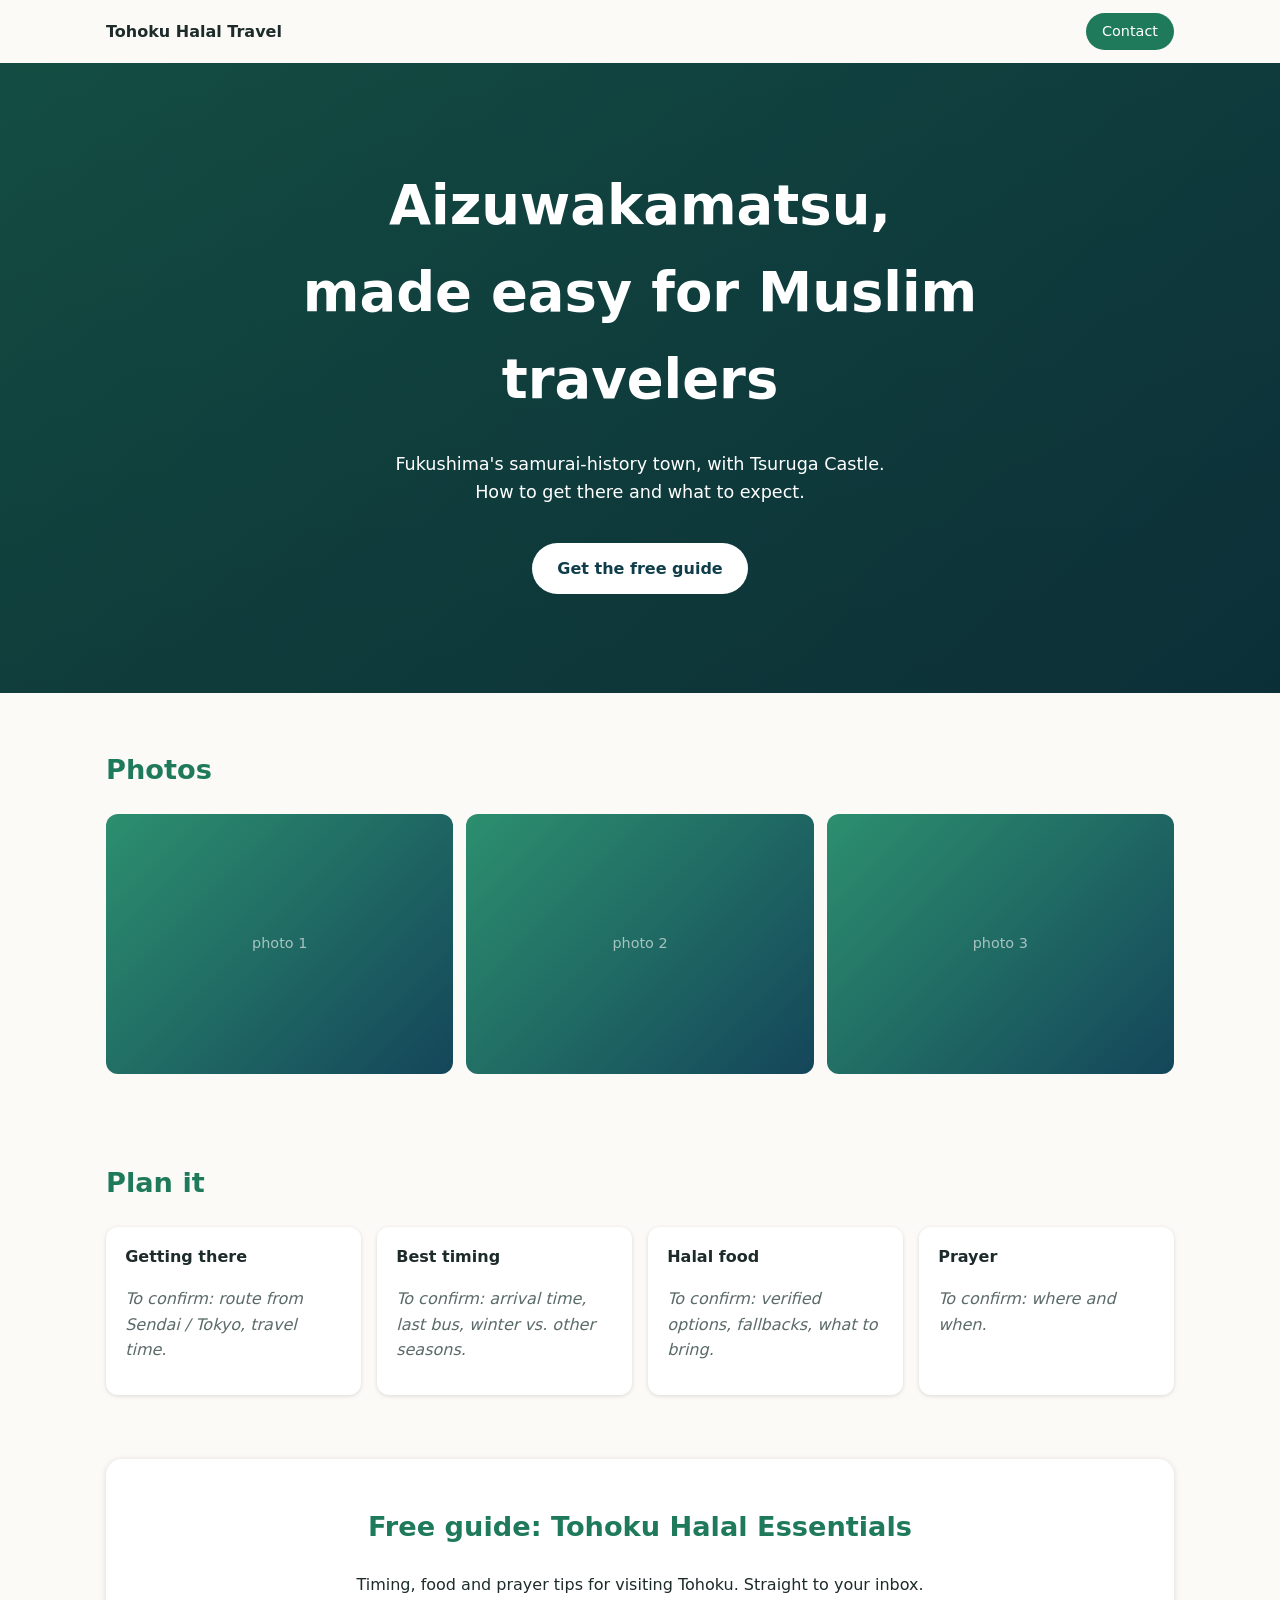
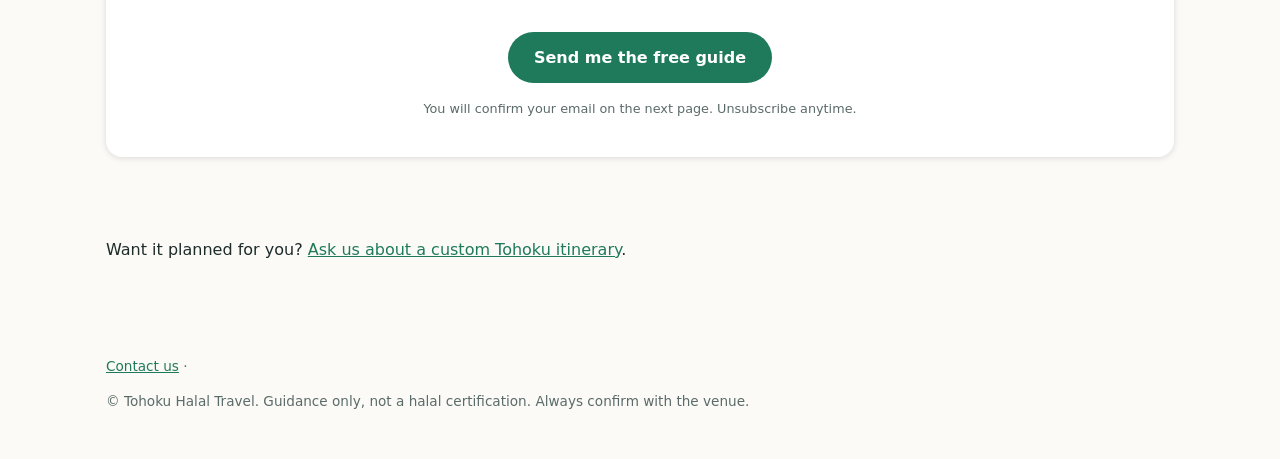
==== public/aizu.html @ b1bab2d7 "Add destination pages for Zao, Hiraizumi, Matsushima, Hirosaki, Aizu Co-Authored-By: Claude Sonnet 5" ====
<!doctype html><html lang="en"><head><meta charset="utf-8"><meta name="viewport" content="width=device-width, initial-scale=1"><link rel="stylesheet" href="assets/style.css"><title>Aizuwakamatsu for Muslim Travelers</title>
<meta name="description" content="Visiting Aizuwakamatsu as a Muslim traveler: how to get there, best timing, and what to expect for halal food and prayer."></head><body>
<nav><a class="brand" href="/">Tohoku Halal Travel</a><a class="cta" data-contact href="#">Contact</a></nav>
<header class="hero"><h1>Aizuwakamatsu, made easy for Muslim travelers</h1><p>Fukushima's samurai-history town, with Tsuruga Castle. How to get there and what to expect.</p><a class="btn" href="#guide">Get the free guide</a></header>
<section><h2>Photos</h2><div class="gallery"><div class="slot">photo 1</div><div class="slot">photo 2</div><div class="slot">photo 3</div></div></section>
<section><h2>Plan it</h2><div class="facts">
<div class="fact"><h3>Getting there</h3><p class="tbc">To confirm: route from Sendai / Tokyo, travel time.</p></div>
<div class="fact"><h3>Best timing</h3><p class="tbc">To confirm: arrival time, last bus, winter vs. other seasons.</p></div>
<div class="fact"><h3>Halal food</h3><p class="tbc">To confirm: verified options, fallbacks, what to bring.</p></div>
<div class="fact"><h3>Prayer</h3><p class="tbc">To confirm: where and when.</p></div>
</div></section>
<section id="guide"><div class="signup-box"><h2>Free guide: Tohoku Halal Essentials</h2><p>Timing, food and prayer tips for visiting Tohoku. Straight to your inbox.</p><p><a class="btn green" data-signup href="#">Send me the free guide</a></p><p class="consent">You will confirm your email on the next page. Unsubscribe anytime.</p></div></section>
<section><p>Want it planned for you? <a data-contact href="#">Ask us about a custom Tohoku itinerary</a>.</p></section>
<footer><p><a data-contact href="#">Contact us</a> &middot; <a data-whatsapp href="#">WhatsApp</a></p><p>&copy; Tohoku Halal Travel. Guidance only, not a halal certification. Always confirm with the venue.</p></footer><script src="assets/site-config.js"></script><script src="assets/site.js"></script></body></html>
---- public/assets/style.css ----
:root{--bg:#fbfaf6;--fg:#1d2b2a;--accent:#1f7a5c;--card:#fff;--muted:#5b6b69}
@media (prefers-color-scheme:dark){:root{--bg:#121a19;--fg:#e8efed;--accent:#4fc19a;--card:#1b2625;--muted:#9bb0ac}}
*{box-sizing:border-box}
body{margin:0;font-family:system-ui,sans-serif;background:var(--bg);color:var(--fg);line-height:1.6}
a{color:var(--accent)}
nav{display:flex;justify-content:space-between;align-items:center;padding:.8rem 1rem;max-width:1100px;margin:0 auto}
nav .brand{font-weight:700;text-decoration:none;color:var(--fg)}
nav a.cta{background:var(--accent);color:#fff;padding:.45rem 1rem;border-radius:999px;text-decoration:none;font-size:.9rem}
.hero{min-height:70vh;display:flex;flex-direction:column;justify-content:center;align-items:center;text-align:center;padding:3rem 1rem;color:#fff;background:linear-gradient(rgba(10,40,45,.55),rgba(10,40,45,.65)),linear-gradient(135deg,#1f7a5c,#0f3d4a);background-size:cover;background-position:center}
.hero.has-img{background-image:linear-gradient(rgba(10,40,45,.5),rgba(10,40,45,.65)),var(--hero-img)}
.hero h1{margin:0 0 .6rem;font-size:clamp(2rem,6vw,3.4rem);max-width:18ch}
.hero p{max-width:46ch;font-size:1.1rem}
.btn{display:inline-block;margin-top:1.2rem;padding:.8rem 1.6rem;background:#fff;color:#0f3d4a;border-radius:999px;text-decoration:none;font-weight:700;border:0;font-size:1rem;cursor:pointer}
.btn.green{background:var(--accent);color:#fff}
section,footer{max-width:1100px;margin:0 auto;padding:2rem 1rem}
h2{color:var(--accent);font-size:1.7rem}
.places{display:grid;grid-template-columns:repeat(auto-fit,minmax(280px,1fr));gap:1.2rem}
.place{position:relative;aspect-ratio:4/3;border-radius:16px;overflow:hidden;color:#fff;text-decoration:none;display:flex;align-items:flex-end;background:linear-gradient(135deg,#2c8f6e,#14465a)}
.place img{position:absolute;inset:0;width:100%;height:100%;object-fit:cover}
.place span{position:relative;padding:1rem;width:100%;background:linear-gradient(transparent,#000a);font-size:1.15rem;font-weight:600}
.place small{display:block;font-weight:400;opacity:.9}
.gallery{display:grid;grid-template-columns:repeat(auto-fit,minmax(240px,1fr));gap:.8rem}
.gallery .slot,.gallery img{aspect-ratio:4/3;width:100%;object-fit:cover;border-radius:12px;background:linear-gradient(135deg,#2c8f6e,#14465a);cursor:zoom-in}
.gallery .slot{display:flex;align-items:center;justify-content:center;color:#fff9;font-size:.9rem;cursor:default}
.facts{display:grid;grid-template-columns:repeat(auto-fit,minmax(220px,1fr));gap:1rem}
.fact{background:var(--card);padding:1rem 1.2rem;border-radius:12px;box-shadow:0 1px 4px #0002}
.fact h3{margin:.1rem 0 .4rem;font-size:1rem}
.tbc{color:var(--muted);font-style:italic}
.signup-box{background:var(--card);border-radius:16px;padding:1.5rem;box-shadow:0 1px 6px #0002;text-align:center}
.signup{display:flex;flex-wrap:wrap;gap:.6rem;justify-content:center;margin-top:.8rem}
.signup input[type=email]{flex:1 1 240px;max-width:340px;padding:.8rem 1rem;border:1px solid #8a9;border-radius:999px;font-size:1rem}
.signup .note,.consent{width:100%;font-size:.8rem;color:var(--muted)}
.lightbox{position:fixed;inset:0;background:#000d;display:flex;align-items:center;justify-content:center;z-index:9;cursor:zoom-out}
.lightbox[hidden]{display:none}.lightbox img{max-width:94vw;max-height:92vh;border-radius:8px}
footer{font-size:.85rem;color:var(--muted)}
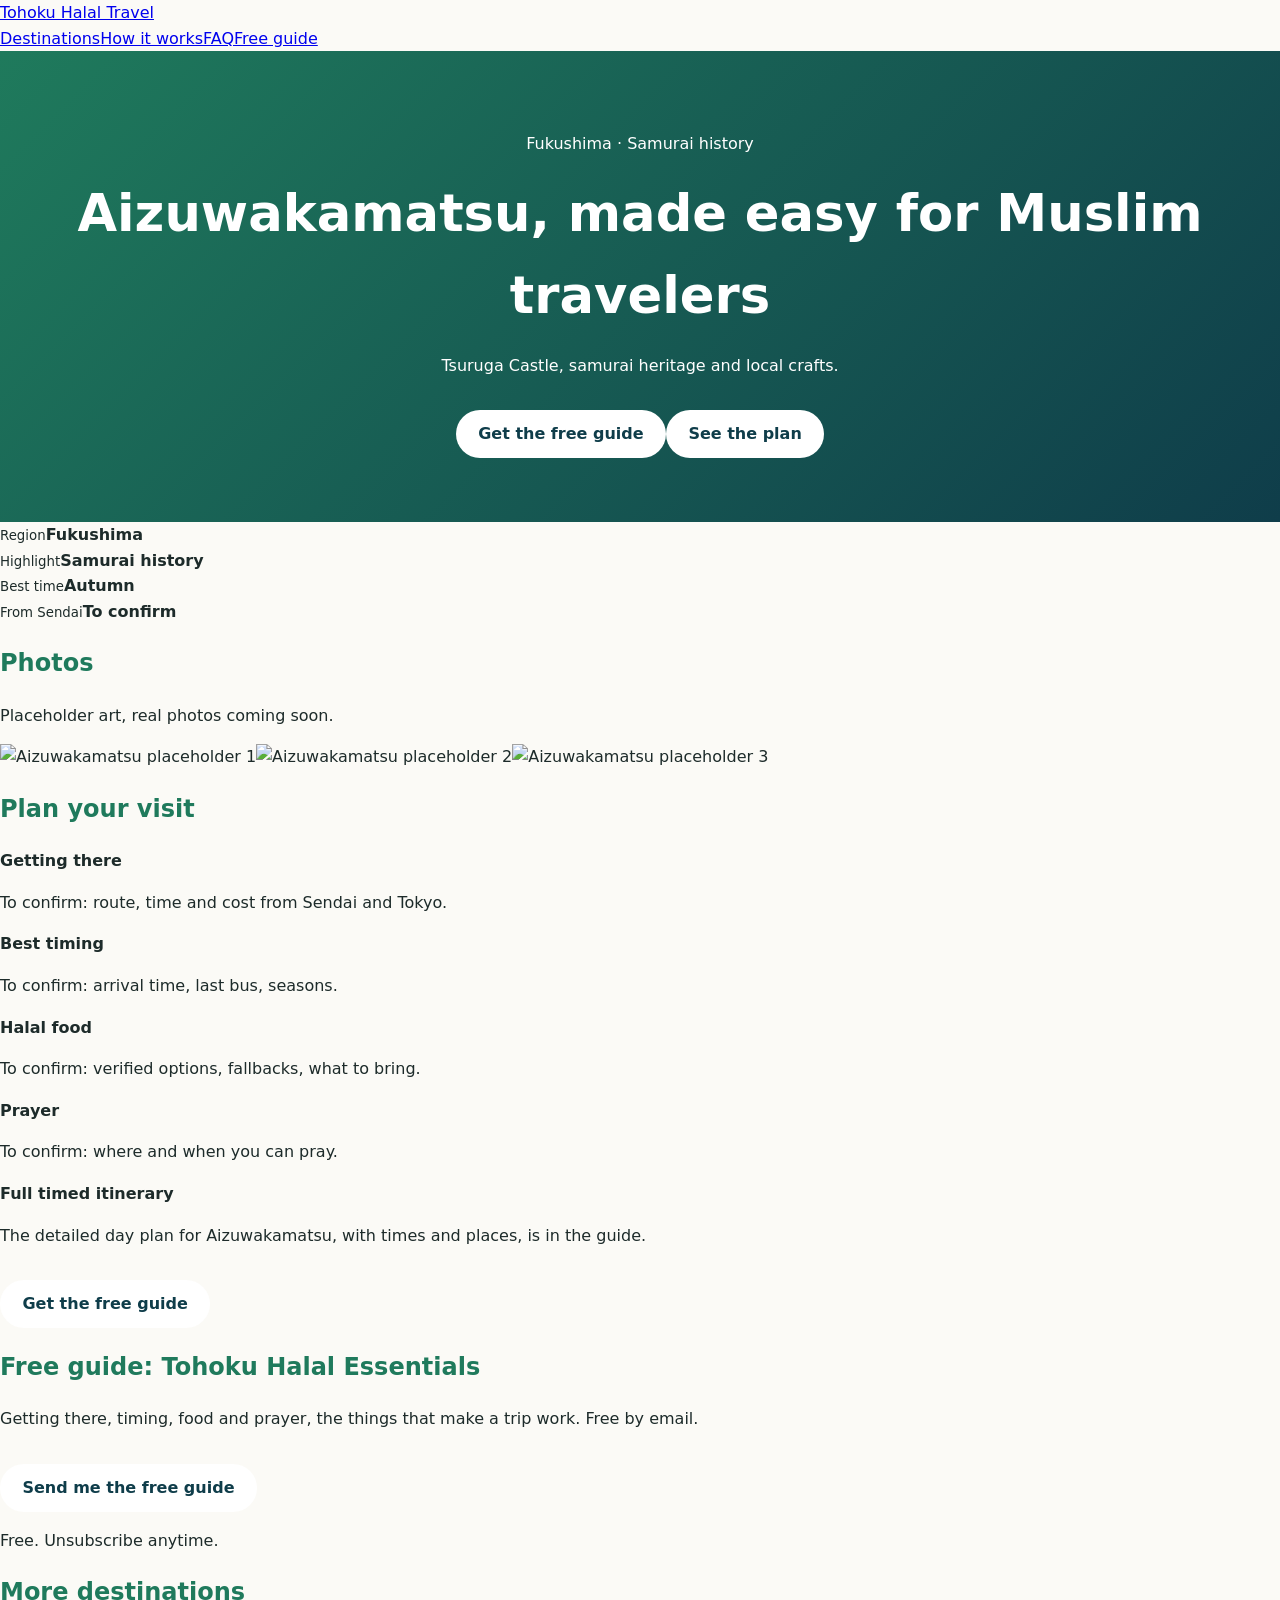
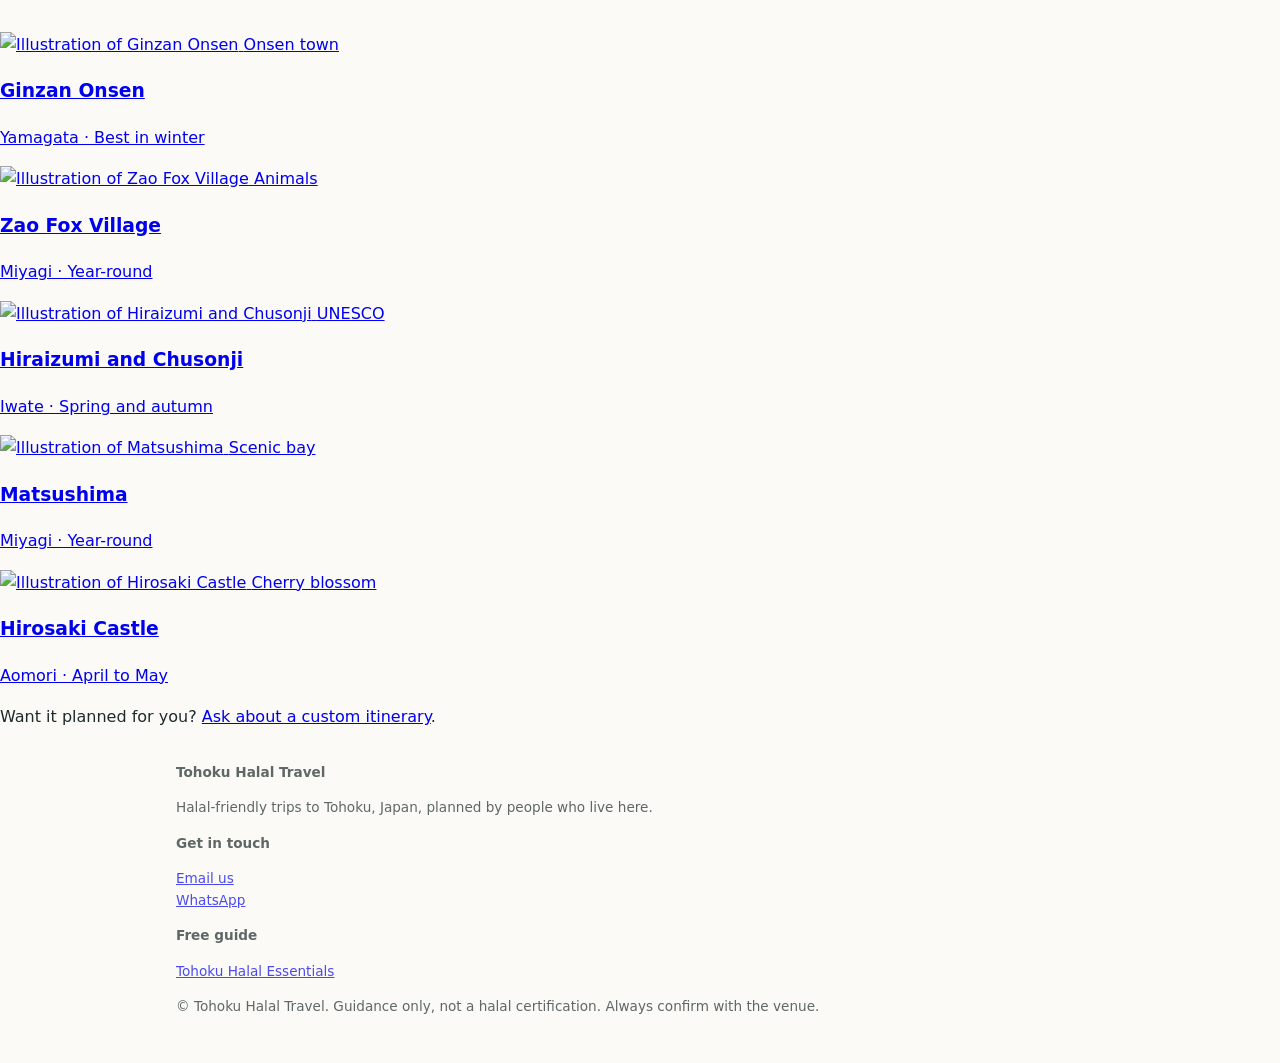
==== commit 4c672d1d: "Redesign site: hero, destination cards, placeholder art, FAQ, gallery Co-Authored-By: Claude Sonnet " ====
--- a/public/aizu.html
+++ b/public/aizu.html
@@ -1,14 +1,32 @@
-<!doctype html><html lang="en"><head><meta charset="utf-8"><meta name="viewport" content="width=device-width, initial-scale=1"><link rel="stylesheet" href="assets/style.css"><title>Aizuwakamatsu for Muslim Travelers</title>
+<!doctype html><html lang="en"><head><meta charset="utf-8"><meta name="viewport" content="width=device-width, initial-scale=1">
+<link rel="stylesheet" href="/assets/style.css"><meta name="theme-color" content="#0f3d4a"><title>Aizuwakamatsu for Muslim Travelers</title>
 <meta name="description" content="Visiting Aizuwakamatsu as a Muslim traveler: how to get there, best timing, and what to expect for halal food and prayer."></head><body>
-<nav><a class="brand" href="/">Tohoku Halal Travel</a><a class="cta" data-contact href="#">Contact</a></nav>
-<header class="hero"><h1>Aizuwakamatsu, made easy for Muslim travelers</h1><p>Fukushima's samurai-history town, with Tsuruga Castle. How to get there and what to expect.</p><a class="btn" href="#guide">Get the free guide</a></header>
-<section><h2>Photos</h2><div class="gallery"><div class="slot">photo 1</div><div class="slot">photo 2</div><div class="slot">photo 3</div></div></section>
-<section><h2>Plan it</h2><div class="facts">
-<div class="fact"><h3>Getting there</h3><p class="tbc">To confirm: route from Sendai / Tokyo, travel time.</p></div>
-<div class="fact"><h3>Best timing</h3><p class="tbc">To confirm: arrival time, last bus, winter vs. other seasons.</p></div>
-<div class="fact"><h3>Halal food</h3><p class="tbc">To confirm: verified options, fallbacks, what to bring.</p></div>
-<div class="fact"><h3>Prayer</h3><p class="tbc">To confirm: where and when.</p></div>
-</div></section>
-<section id="guide"><div class="signup-box"><h2>Free guide: Tohoku Halal Essentials</h2><p>Timing, food and prayer tips for visiting Tohoku. Straight to your inbox.</p><p><a class="btn green" data-signup href="#">Send me the free guide</a></p><p class="consent">You will confirm your email on the next page. Unsubscribe anytime.</p></div></section>
-<section><p>Want it planned for you? <a data-contact href="#">Ask us about a custom Tohoku itinerary</a>.</p></section>
-<footer><p><a data-contact href="#">Contact us</a> &middot; <a data-whatsapp href="#">WhatsApp</a></p><p>&copy; Tohoku Halal Travel. Guidance only, not a halal certification. Always confirm with the venue.</p></footer><script src="assets/site-config.js"></script><script src="assets/site.js"></script></body></html>
+<header class="nav"><div class="wrap navin"><a class="brand" href="/"><span class="dot"></span>Tohoku Halal Travel</a>
+<nav><a href="/#places">Destinations</a><a href="/#how">How it works</a><a href="/#faq">FAQ</a><a class="pill" data-signup href="#">Free guide</a></nav></div></header>
+<section class="hero short" style="--img:url(/assets/img/aizu-1.svg)"><div class="wrap"><p class="eyebrow">Fukushima &middot; Samurai history</p>
+<h1>Aizuwakamatsu, made easy for Muslim travelers</h1><p class="lead">Tsuruga Castle, samurai heritage and local crafts.</p>
+<div class="row"><a class="btn big" data-signup href="#">Get the free guide</a><a class="btn ghost big" href="#plan">See the plan</a></div></div></section>
+<section class="wrap sec"><div class="facts"><div><small>Region</small><b>Fukushima</b></div><div><small>Highlight</small><b>Samurai history</b></div><div><small>Best time</small><b>Autumn</b></div><div><small>From Sendai</small><b class="tbc">To confirm</b></div></div></section>
+<section class="wrap sec"><h2>Photos</h2><p class="sub">Placeholder art, real photos coming soon.</p>
+<div class="gallery"><img src="/assets/img/aizu-1.svg" alt="Aizuwakamatsu placeholder 1"><img src="/assets/img/aizu-2.svg" alt="Aizuwakamatsu placeholder 2"><img src="/assets/img/aizu-3.svg" alt="Aizuwakamatsu placeholder 3"></div></section>
+<section id="plan" class="soft"><div class="wrap sec"><h2>Plan your visit</h2><div class="feats">
+<div class="feat"><b>Getting there</b><p class="tbc">To confirm: route, time and cost from Sendai and Tokyo.</p></div>
+<div class="feat"><b>Best timing</b><p class="tbc">To confirm: arrival time, last bus, seasons.</p></div>
+<div class="feat"><b>Halal food</b><p class="tbc">To confirm: verified options, fallbacks, what to bring.</p></div>
+<div class="feat"><b>Prayer</b><p class="tbc">To confirm: where and when you can pray.</p></div></div>
+<div class="locked"><b>Full timed itinerary</b><p>The detailed day plan for Aizuwakamatsu, with times and places, is in the guide.</p><a class="btn" data-signup href="#">Get the free guide</a></div></div></section>
+<section class="band"><div class="wrap center"><h2>Free guide: Tohoku Halal Essentials</h2>
+<p>Getting there, timing, food and prayer, the things that make a trip work. Free by email.</p>
+<a class="btn big" data-signup href="#">Send me the free guide</a><p class="small">Free. Unsubscribe anytime.</p></div></section>
+<section class="wrap sec"><h2>More destinations</h2><div class="grid"><a class="card" href="/ginzan.html"><img src="/assets/img/ginzan-1.svg" alt="Illustration of Ginzan Onsen" loading="lazy">
+<span class="chip">Onsen town</span><div class="cap"><h3>Ginzan Onsen</h3><p>Yamagata &middot; Best in winter</p></div></a><a class="card" href="/zao.html"><img src="/assets/img/zao-1.svg" alt="Illustration of Zao Fox Village" loading="lazy">
+<span class="chip">Animals</span><div class="cap"><h3>Zao Fox Village</h3><p>Miyagi &middot; Year-round</p></div></a><a class="card" href="/hiraizumi.html"><img src="/assets/img/hiraizumi-1.svg" alt="Illustration of Hiraizumi and Chusonji" loading="lazy">
+<span class="chip">UNESCO</span><div class="cap"><h3>Hiraizumi and Chusonji</h3><p>Iwate &middot; Spring and autumn</p></div></a><a class="card" href="/matsushima.html"><img src="/assets/img/matsushima-1.svg" alt="Illustration of Matsushima" loading="lazy">
+<span class="chip">Scenic bay</span><div class="cap"><h3>Matsushima</h3><p>Miyagi &middot; Year-round</p></div></a><a class="card" href="/hirosaki.html"><img src="/assets/img/hirosaki-1.svg" alt="Illustration of Hirosaki Castle" loading="lazy">
+<span class="chip">Cherry blossom</span><div class="cap"><h3>Hirosaki Castle</h3><p>Aomori &middot; April to May</p></div></a></div></section>
+<section class="wrap sec center"><p>Want it planned for you? <a data-contact href="#">Ask about a custom itinerary</a>.</p></section>
+<footer class="foot"><div class="wrap"><div class="fgrid"><div><b>Tohoku Halal Travel</b><p>Halal-friendly trips to Tohoku, Japan, planned by people who live here.</p></div>
+<div><b>Get in touch</b><p><a data-contact href="#">Email us</a><br><a data-whatsapp href="#">WhatsApp</a></p></div>
+<div><b>Free guide</b><p><a data-signup href="#">Tohoku Halal Essentials</a></p></div></div>
+<p class="small">&copy; Tohoku Halal Travel. Guidance only, not a halal certification. Always confirm with the venue.</p></div></footer>
+<script src="/assets/site-config.js"></script><script src="/assets/site.js"></script></body></html>
--- a/assets/style.css
+++ b/assets/style.css
@@ -0,0 +1,12 @@
+:root{--bg:#fbfaf6;--fg:#1d2b2a;--accent:#1f7a5c;--card:#fff}
+@media (prefers-color-scheme:dark){:root{--bg:#121a19;--fg:#e8efed;--accent:#4fc19a;--card:#1b2625}}
+*{box-sizing:border-box}
+body{margin:0;font-family:system-ui,sans-serif;background:var(--bg);color:var(--fg);line-height:1.6}
+.hero{padding:4rem 1rem;text-align:center;background:linear-gradient(135deg,#1f7a5c,#0f3d4a);color:#fff}
+.hero h1{margin:0 0 .5rem;font-size:clamp(2rem,6vw,3.2rem)}
+.btn{display:inline-block;margin-top:1rem;padding:.7rem 1.4rem;background:#fff;color:#0f3d4a;border-radius:999px;text-decoration:none;font-weight:600}
+main,footer{max-width:960px;margin:0 auto;padding:1rem 1rem 2rem}
+h2{color:var(--accent)}
+.cards{display:grid;grid-template-columns:repeat(auto-fit,minmax(220px,1fr));gap:1rem}
+article{background:var(--card);padding:1rem 1.2rem;border-radius:12px;box-shadow:0 1px 4px #0002}
+footer{font-size:.85rem;opacity:.7}
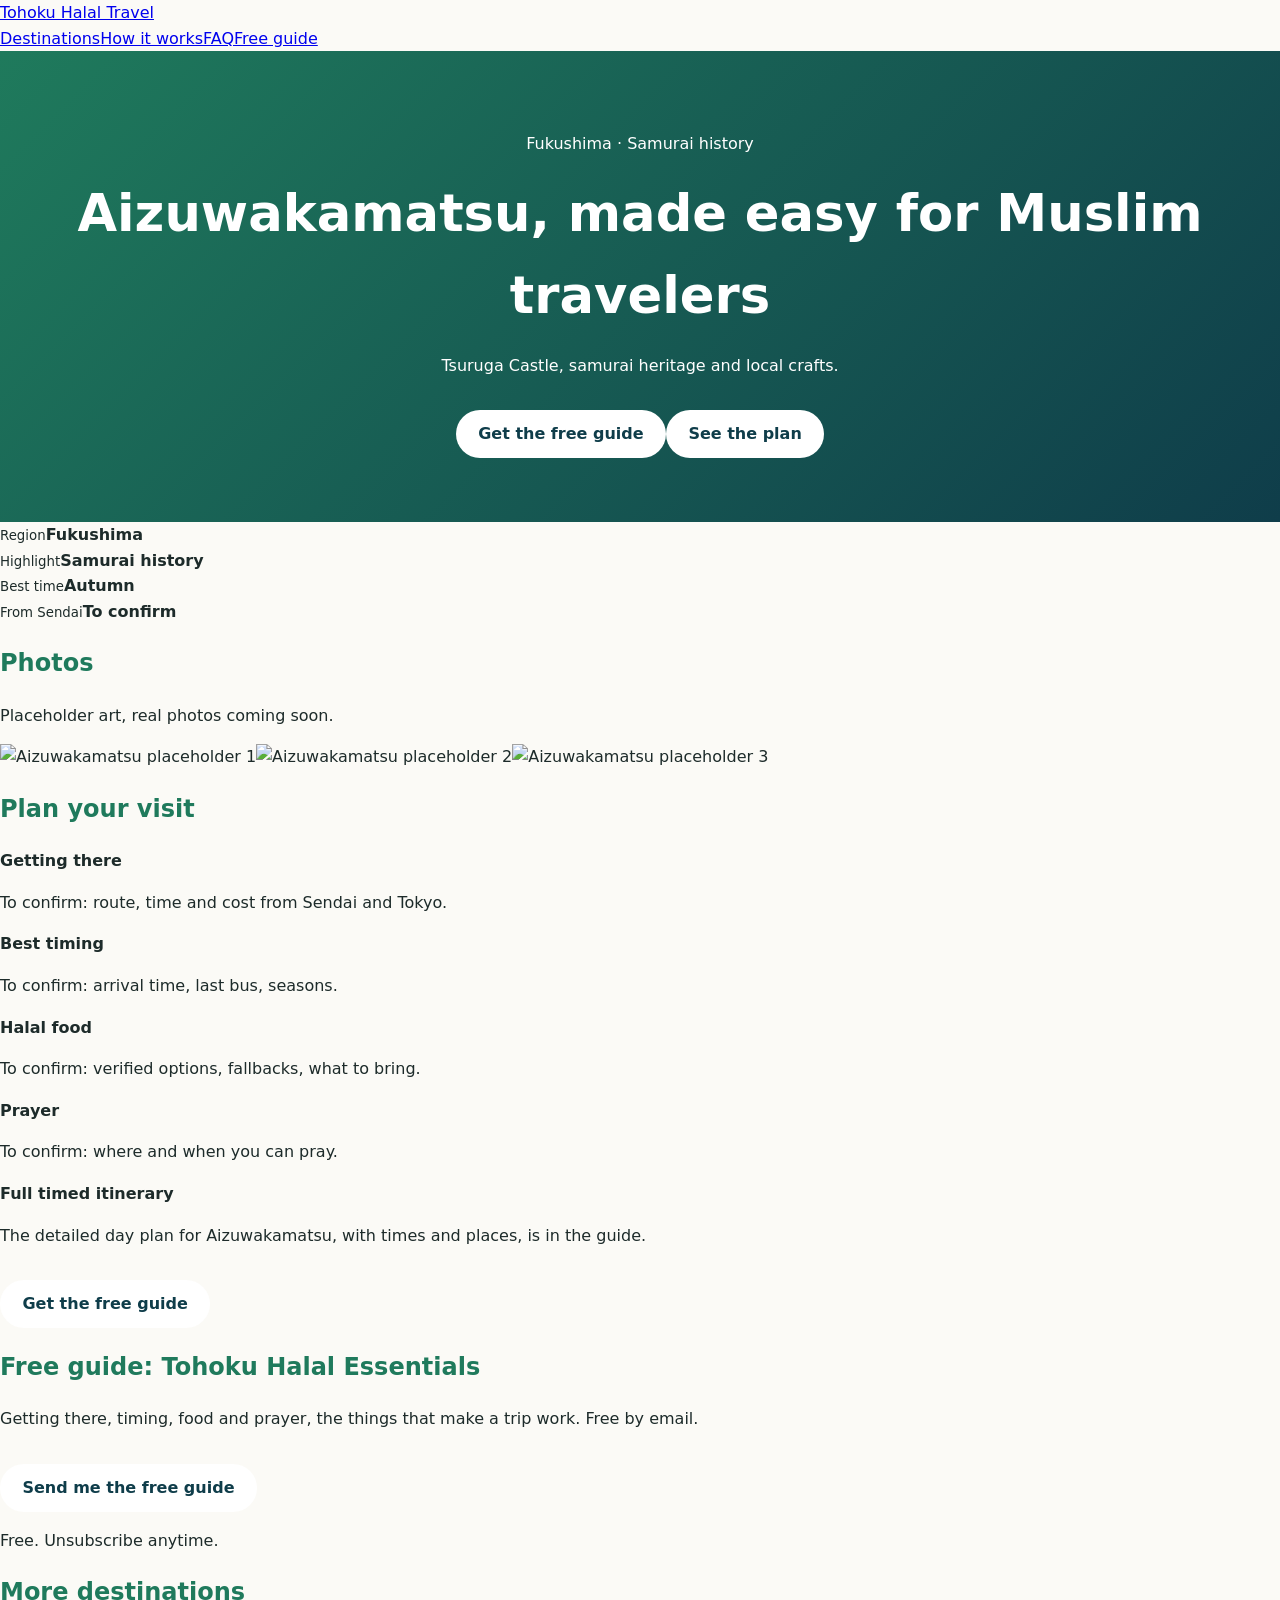
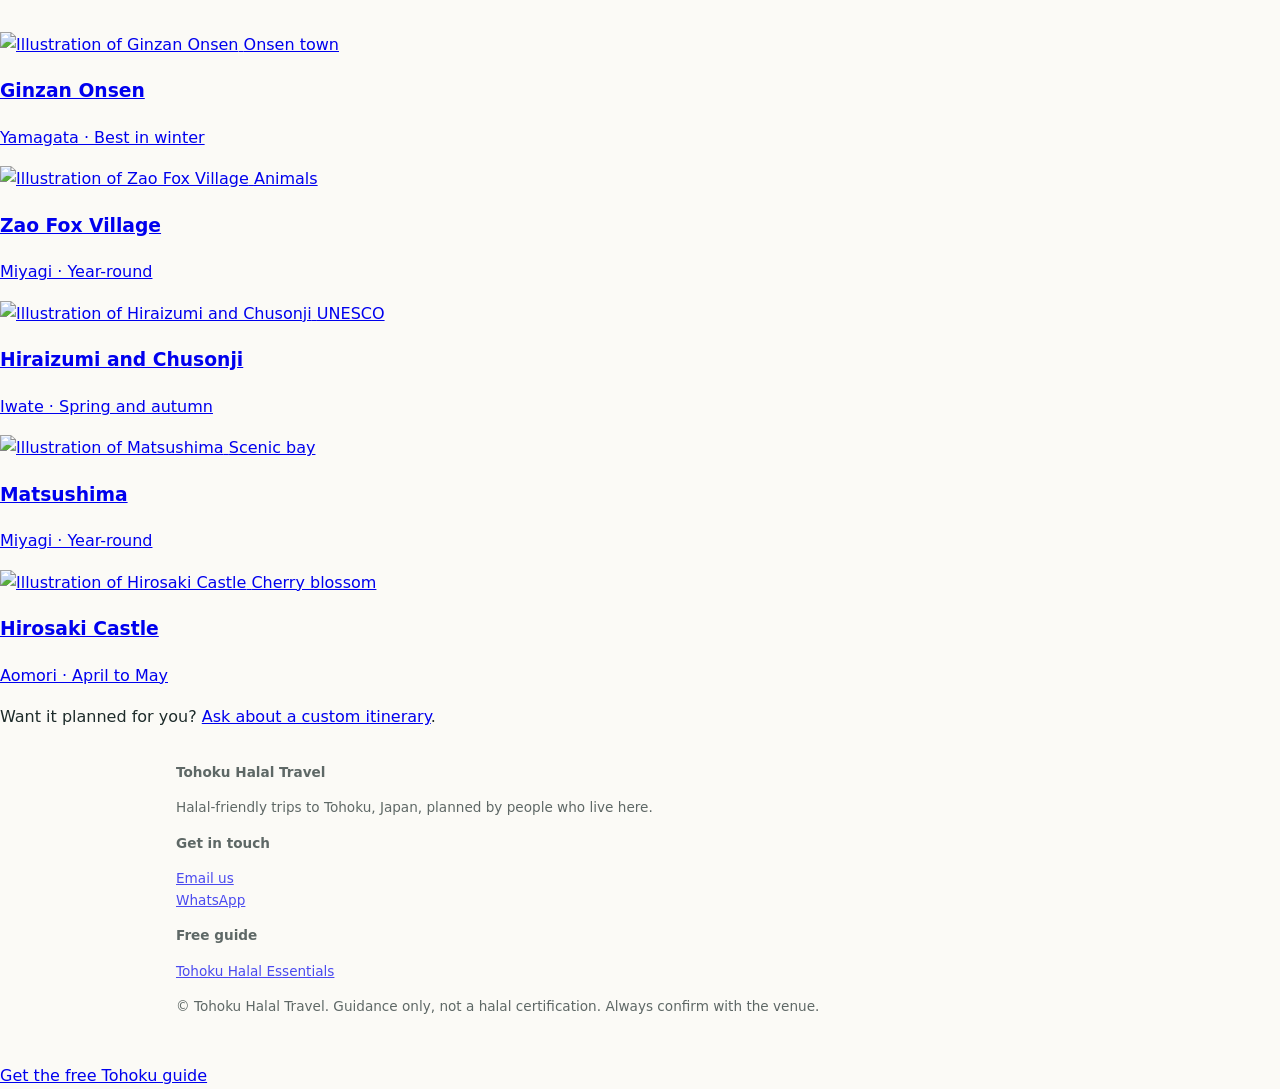
==== commit 52bd315a: "Add products section, scroll reveal, sticky mobile signup bar Co-Authored-By: Claude Sonnet 5.5 <nor" ====
--- a/public/aizu.html
+++ b/public/aizu.html
@@ -1,5 +1,5 @@
 <!doctype html><html lang="en"><head><meta charset="utf-8"><meta name="viewport" content="width=device-width, initial-scale=1">
-<link rel="stylesheet" href="/assets/style.css"><meta name="theme-color" content="#0f3d4a"><title>Aizuwakamatsu for Muslim Travelers</title>
+<link rel="stylesheet" href="/assets/style.css"><meta name="theme-color" content="#0f3d4a"><script>document.documentElement.classList.add("js")</script><title>Aizuwakamatsu for Muslim Travelers</title>
 <meta name="description" content="Visiting Aizuwakamatsu as a Muslim traveler: how to get there, best timing, and what to expect for halal food and prayer."></head><body>
 <header class="nav"><div class="wrap navin"><a class="brand" href="/"><span class="dot"></span>Tohoku Halal Travel</a>
 <nav><a href="/#places">Destinations</a><a href="/#how">How it works</a><a href="/#faq">FAQ</a><a class="pill" data-signup href="#">Free guide</a></nav></div></header>
@@ -29,4 +29,4 @@
 <div><b>Get in touch</b><p><a data-contact href="#">Email us</a><br><a data-whatsapp href="#">WhatsApp</a></p></div>
 <div><b>Free guide</b><p><a data-signup href="#">Tohoku Halal Essentials</a></p></div></div>
 <p class="small">&copy; Tohoku Halal Travel. Guidance only, not a halal certification. Always confirm with the venue.</p></div></footer>
-<script src="/assets/site-config.js"></script><script src="/assets/site.js"></script></body></html>+<a class="sticky" data-signup href="#">Get the free Tohoku guide</a><script src="/assets/site-config.js"></script><script src="/assets/site.js"></script></body></html>
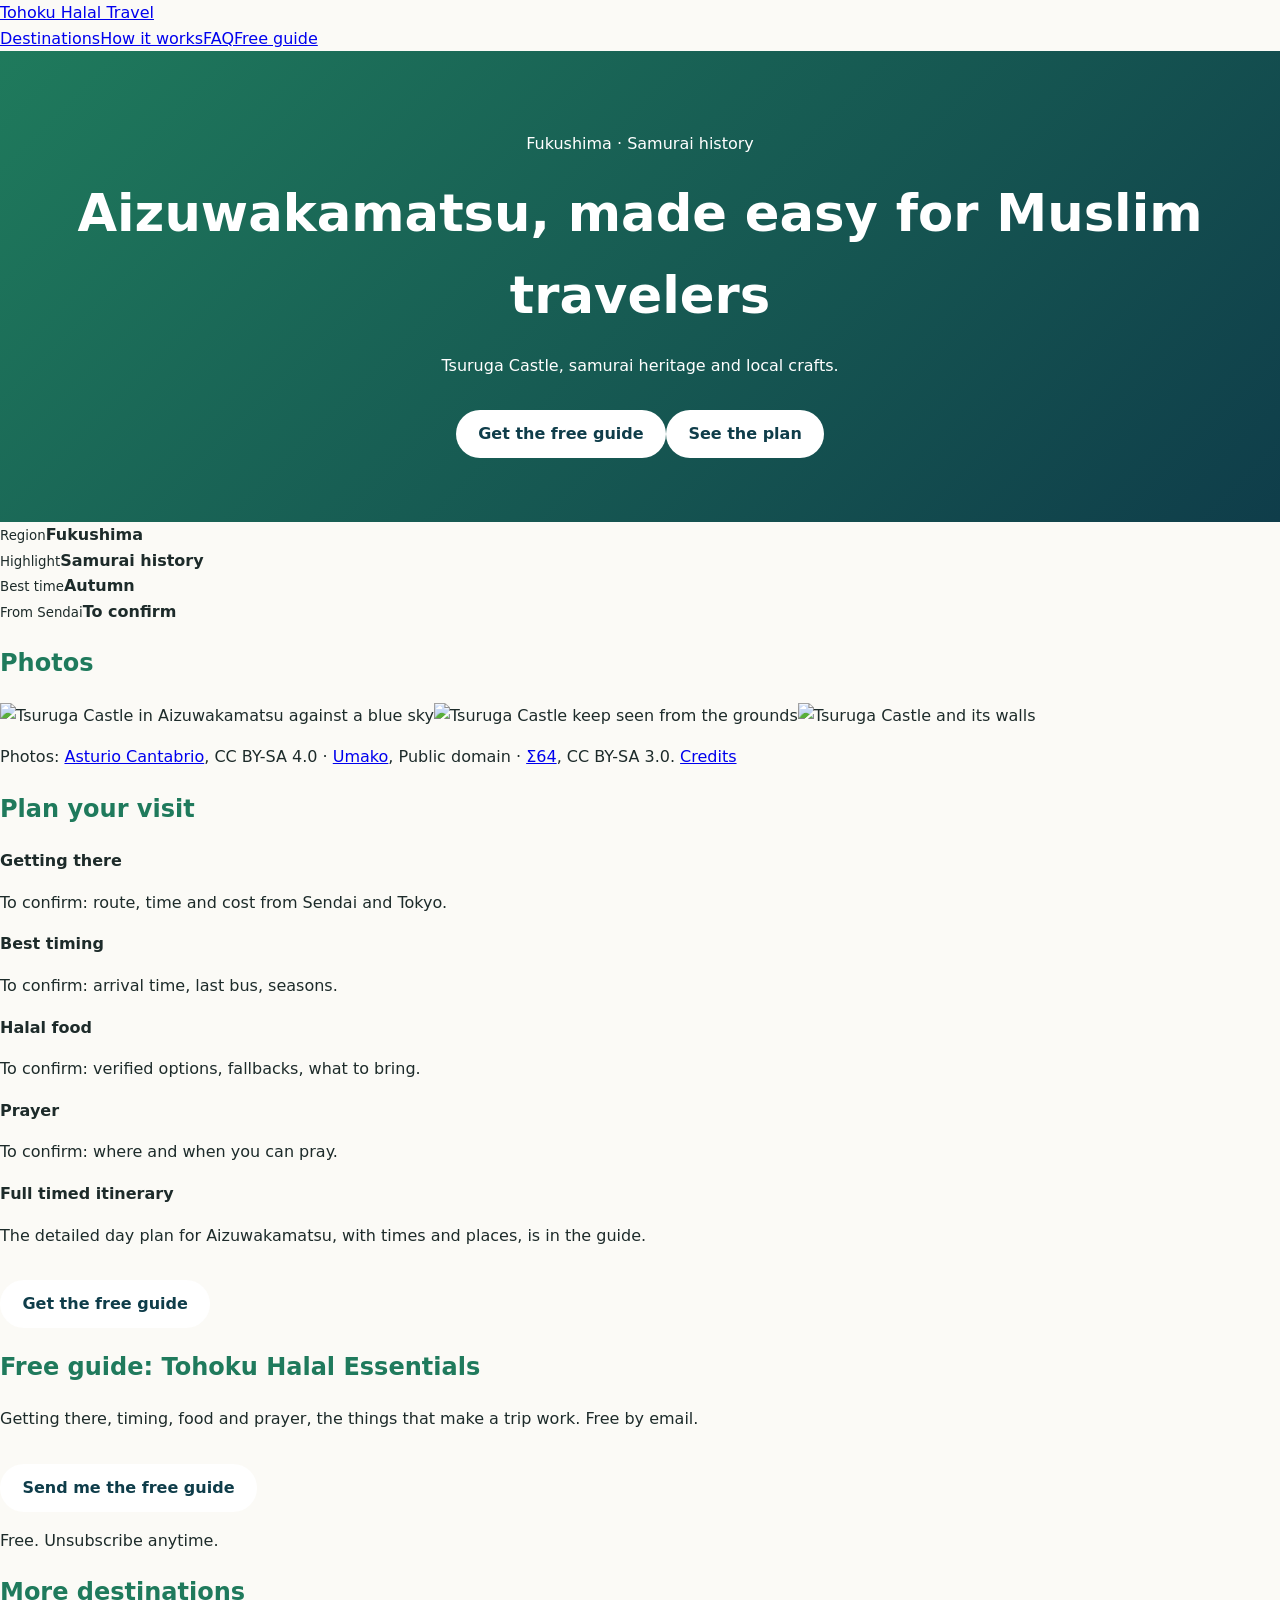
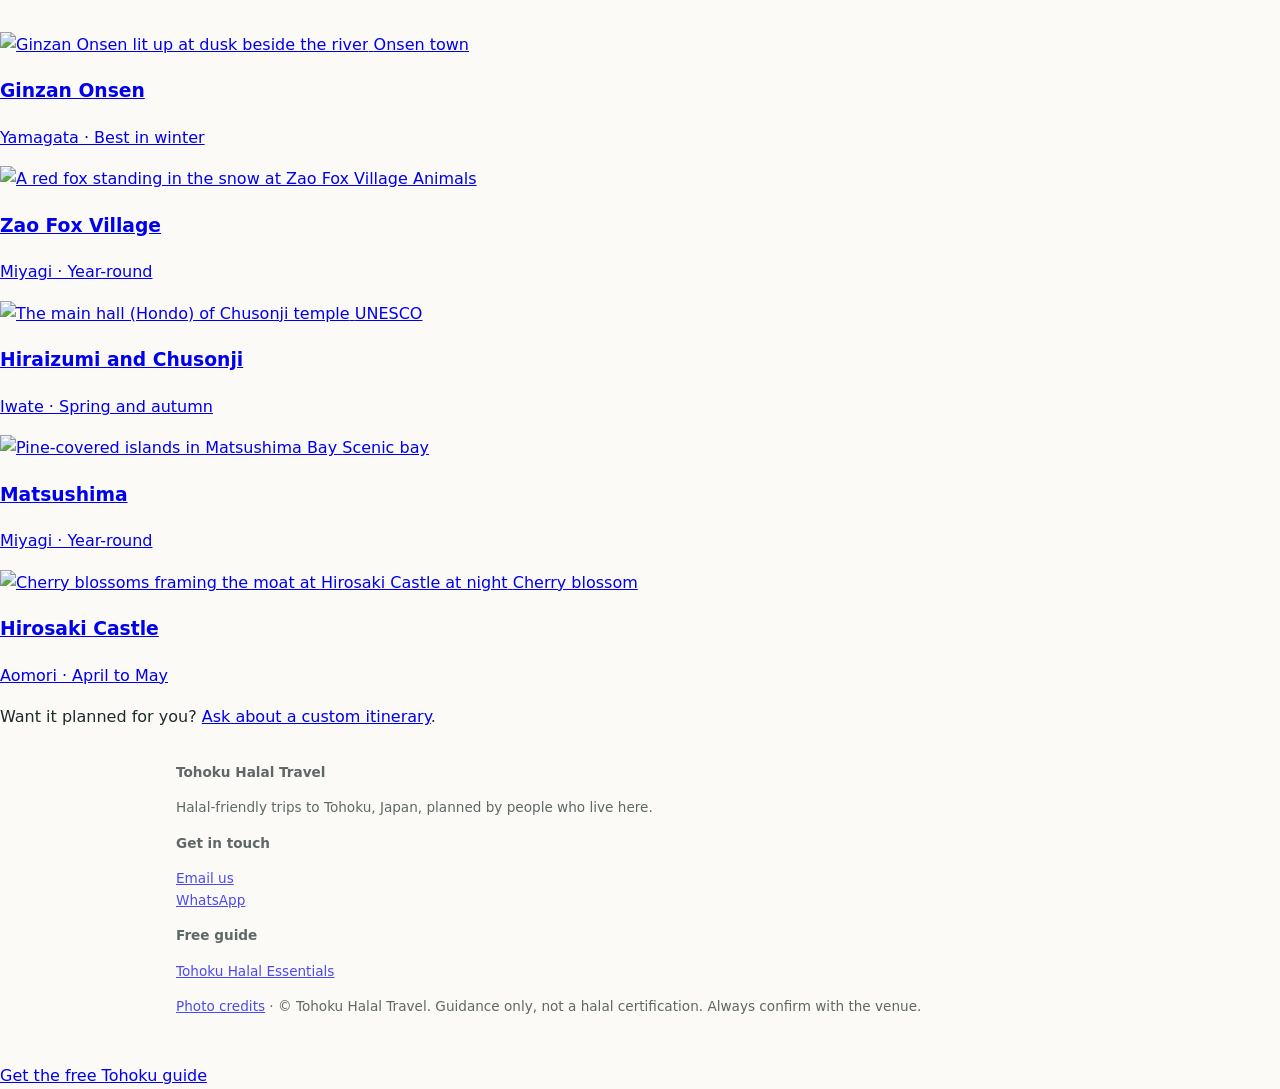
==== commit 1664104f: "Use free-licensed Wikimedia Commons photos with credits page Co-Authored-By: Claude Sonnet 5.5 <nore" ====
--- a/public/aizu.html
+++ b/public/aizu.html
@@ -3,12 +3,12 @@
 <meta name="description" content="Visiting Aizuwakamatsu as a Muslim traveler: how to get there, best timing, and what to expect for halal food and prayer."></head><body>
 <header class="nav"><div class="wrap navin"><a class="brand" href="/"><span class="dot"></span>Tohoku Halal Travel</a>
 <nav><a href="/#places">Destinations</a><a href="/#how">How it works</a><a href="/#faq">FAQ</a><a class="pill" data-signup href="#">Free guide</a></nav></div></header>
-<section class="hero short" style="--img:url(/assets/img/aizu-1.svg)"><div class="wrap"><p class="eyebrow">Fukushima &middot; Samurai history</p>
+<section class="hero short" style="--img:url(/assets/img/aizu-1.jpg)"><div class="wrap"><p class="eyebrow">Fukushima &middot; Samurai history</p>
 <h1>Aizuwakamatsu, made easy for Muslim travelers</h1><p class="lead">Tsuruga Castle, samurai heritage and local crafts.</p>
 <div class="row"><a class="btn big" data-signup href="#">Get the free guide</a><a class="btn ghost big" href="#plan">See the plan</a></div></div></section>
 <section class="wrap sec"><div class="facts"><div><small>Region</small><b>Fukushima</b></div><div><small>Highlight</small><b>Samurai history</b></div><div><small>Best time</small><b>Autumn</b></div><div><small>From Sendai</small><b class="tbc">To confirm</b></div></div></section>
-<section class="wrap sec"><h2>Photos</h2><p class="sub">Placeholder art, real photos coming soon.</p>
-<div class="gallery"><img src="/assets/img/aizu-1.svg" alt="Aizuwakamatsu placeholder 1"><img src="/assets/img/aizu-2.svg" alt="Aizuwakamatsu placeholder 2"><img src="/assets/img/aizu-3.svg" alt="Aizuwakamatsu placeholder 3"></div></section>
+<section class="wrap sec"><h2>Photos</h2><div class="gallery"><img src="/assets/img/aizu-1.jpg" alt="Tsuruga Castle in Aizuwakamatsu against a blue sky" loading="lazy"><img src="/assets/img/aizu-2.jpg" alt="Tsuruga Castle keep seen from the grounds" loading="lazy"><img src="/assets/img/aizu-3.jpg" alt="Tsuruga Castle and its walls" loading="lazy"></div>
+<p class="small credits">Photos: <a href="https://commons.wikimedia.org/wiki/File:Aizuwakamatsu_Castle_ac_(1).jpg" rel="noopener">Asturio Cantabrio</a>, CC BY-SA 4.0 &middot; <a href="https://commons.wikimedia.org/wiki/File:Tsuruga_Castle_2007.jpg" rel="noopener">Umako</a>, Public domain &middot; <a href="https://commons.wikimedia.org/wiki/File:Aizuwakamatsu_Castle_04.jpg" rel="noopener">Σ64</a>, CC BY-SA 3.0. <a href="/credits.html">Credits</a></p></section>
 <section id="plan" class="soft"><div class="wrap sec"><h2>Plan your visit</h2><div class="feats">
 <div class="feat"><b>Getting there</b><p class="tbc">To confirm: route, time and cost from Sendai and Tokyo.</p></div>
 <div class="feat"><b>Best timing</b><p class="tbc">To confirm: arrival time, last bus, seasons.</p></div>
@@ -18,15 +18,15 @@
 <section class="band"><div class="wrap center"><h2>Free guide: Tohoku Halal Essentials</h2>
 <p>Getting there, timing, food and prayer, the things that make a trip work. Free by email.</p>
 <a class="btn big" data-signup href="#">Send me the free guide</a><p class="small">Free. Unsubscribe anytime.</p></div></section>
-<section class="wrap sec"><h2>More destinations</h2><div class="grid"><a class="card" href="/ginzan.html"><img src="/assets/img/ginzan-1.svg" alt="Illustration of Ginzan Onsen" loading="lazy">
-<span class="chip">Onsen town</span><div class="cap"><h3>Ginzan Onsen</h3><p>Yamagata &middot; Best in winter</p></div></a><a class="card" href="/zao.html"><img src="/assets/img/zao-1.svg" alt="Illustration of Zao Fox Village" loading="lazy">
-<span class="chip">Animals</span><div class="cap"><h3>Zao Fox Village</h3><p>Miyagi &middot; Year-round</p></div></a><a class="card" href="/hiraizumi.html"><img src="/assets/img/hiraizumi-1.svg" alt="Illustration of Hiraizumi and Chusonji" loading="lazy">
-<span class="chip">UNESCO</span><div class="cap"><h3>Hiraizumi and Chusonji</h3><p>Iwate &middot; Spring and autumn</p></div></a><a class="card" href="/matsushima.html"><img src="/assets/img/matsushima-1.svg" alt="Illustration of Matsushima" loading="lazy">
-<span class="chip">Scenic bay</span><div class="cap"><h3>Matsushima</h3><p>Miyagi &middot; Year-round</p></div></a><a class="card" href="/hirosaki.html"><img src="/assets/img/hirosaki-1.svg" alt="Illustration of Hirosaki Castle" loading="lazy">
+<section class="wrap sec"><h2>More destinations</h2><div class="grid"><a class="card" href="/ginzan.html"><img src="/assets/img/ginzan-1.jpg" alt="Ginzan Onsen lit up at dusk beside the river" loading="lazy">
+<span class="chip">Onsen town</span><div class="cap"><h3>Ginzan Onsen</h3><p>Yamagata &middot; Best in winter</p></div></a><a class="card" href="/zao.html"><img src="/assets/img/zao-1.jpg" alt="A red fox standing in the snow at Zao Fox Village" loading="lazy">
+<span class="chip">Animals</span><div class="cap"><h3>Zao Fox Village</h3><p>Miyagi &middot; Year-round</p></div></a><a class="card" href="/hiraizumi.html"><img src="/assets/img/hiraizumi-1.jpg" alt="The main hall (Hondo) of Chusonji temple" loading="lazy">
+<span class="chip">UNESCO</span><div class="cap"><h3>Hiraizumi and Chusonji</h3><p>Iwate &middot; Spring and autumn</p></div></a><a class="card" href="/matsushima.html"><img src="/assets/img/matsushima-1.jpg" alt="Pine-covered islands in Matsushima Bay" loading="lazy">
+<span class="chip">Scenic bay</span><div class="cap"><h3>Matsushima</h3><p>Miyagi &middot; Year-round</p></div></a><a class="card" href="/hirosaki.html"><img src="/assets/img/hirosaki-1.jpg" alt="Cherry blossoms framing the moat at Hirosaki Castle at night" loading="lazy">
 <span class="chip">Cherry blossom</span><div class="cap"><h3>Hirosaki Castle</h3><p>Aomori &middot; April to May</p></div></a></div></section>
 <section class="wrap sec center"><p>Want it planned for you? <a data-contact href="#">Ask about a custom itinerary</a>.</p></section>
 <footer class="foot"><div class="wrap"><div class="fgrid"><div><b>Tohoku Halal Travel</b><p>Halal-friendly trips to Tohoku, Japan, planned by people who live here.</p></div>
 <div><b>Get in touch</b><p><a data-contact href="#">Email us</a><br><a data-whatsapp href="#">WhatsApp</a></p></div>
 <div><b>Free guide</b><p><a data-signup href="#">Tohoku Halal Essentials</a></p></div></div>
-<p class="small">&copy; Tohoku Halal Travel. Guidance only, not a halal certification. Always confirm with the venue.</p></div></footer>
+<p class="small"><a href="/credits.html">Photo credits</a> &middot; &copy; Tohoku Halal Travel. Guidance only, not a halal certification. Always confirm with the venue.</p></div></footer>
 <a class="sticky" data-signup href="#">Get the free Tohoku guide</a><script src="/assets/site-config.js"></script><script src="/assets/site.js"></script></body></html>
